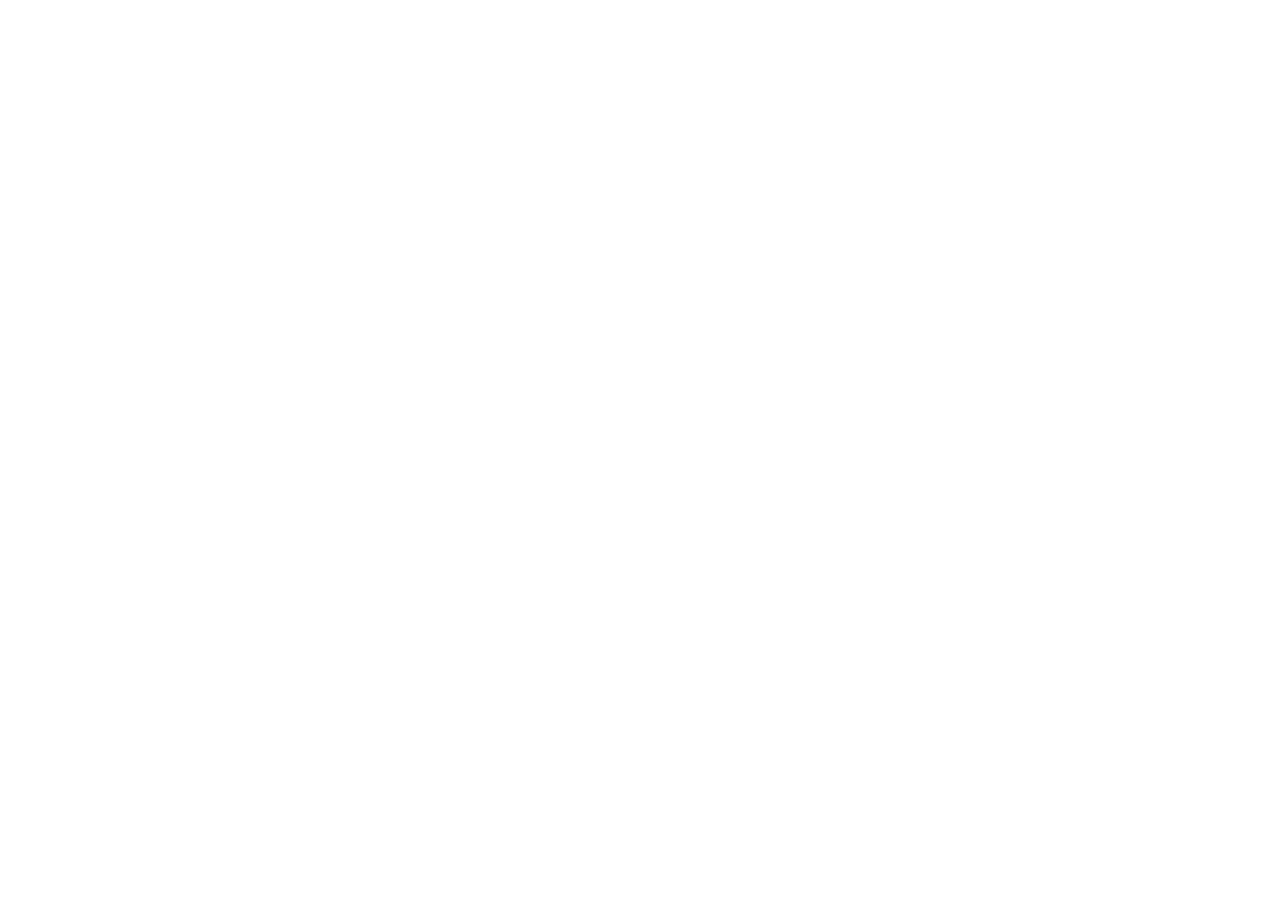
==== board.html @ 9f3a6dc5 "primeiro commit" ====
<!DOCTYPE html>
<html lang="en">
<head>
    <meta charset="UTF-8">
    <meta name="viewport" content="width=device-width, initial-scale=1.0">
    <meta http-equiv="X-UA-Compatible" content="ie=edge">
    <title>Document</title>
</head>
<body>
    
</body>
</html>
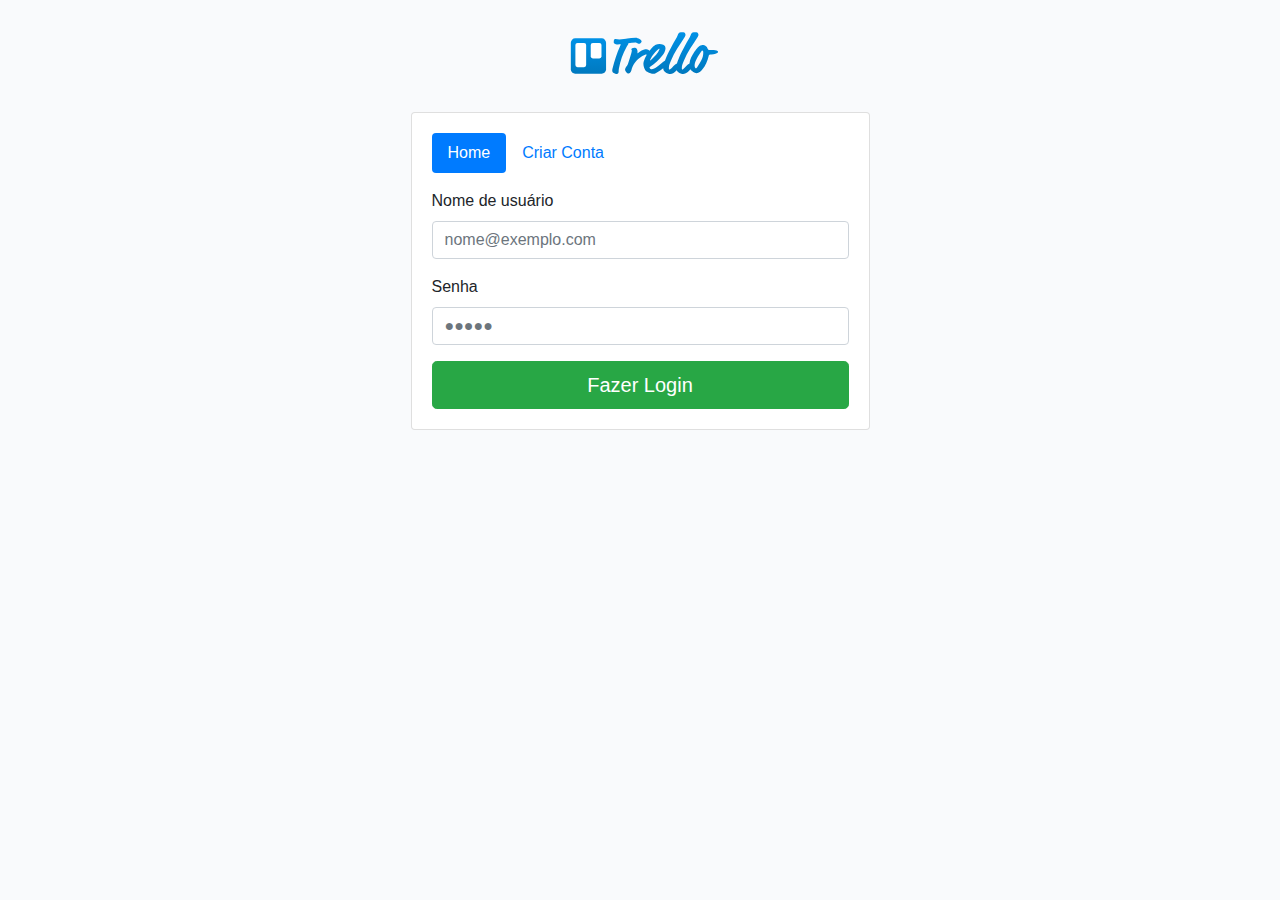
==== commit e738daf0: "tela de board: listar, remover, adicionar e editar colunas de um board" ====
--- a/board.html
+++ b/board.html
@@ -4,9 +4,148 @@
     <meta charset="UTF-8">
     <meta name="viewport" content="width=device-width, initial-scale=1.0">
     <meta http-equiv="X-UA-Compatible" content="ie=edge">
-    <title>Document</title>
+    <link rel="shortcut icon" href="./img/favicon.png" type="image/x-icon">
+    <title>Quadro | Trello</title>
+    <link rel="stylesheet" href="https://use.fontawesome.com/releases/v5.11.2/css/all.css" 
+        integrity="sha384-KA6wR/X5RY4zFAHpv/CnoG2UW1uogYfdnP67Uv7eULvTveboZJg0qUpmJZb5VqzN" 
+        crossorigin="anonymous">
+    <link rel="stylesheet" href="./style/bootstrap.min.css">
+    <link rel="stylesheet" href="./style/base.css">
+    <link rel="stylesheet" href="./style/boards.css">
+    <link rel="stylesheet" href="./style/board.css">
 </head>
-<body>
+<body>    
+    <header class="boardHeader">
+        <div class="header__container">
+            <div class="header__container--left">
+                <a href="./boards.html" class="btn btn-icon">
+                    <i class="fas fa-home"></i>
+                </a>
+            </div>
+            <div class="header__container--center">
+                <img src="./img/trello-white.png" alt="">
+            </div>
+            <div class="header__container--right">
+                <div class="header__container--userName" id="userName"></div>
+                <button class="btn btn-icon" id="logoutClick">
+                    <i class="fas fa-sign-out-alt"></i>
+                </button>
+            </div>
+        </div>
+    </header>
+    <main class="logado boardOverflow">
+        <div class="container-fluid">
+            <h1 class="boardTitle"></h1>
+        </div>
+        <div id="listContainer">
+        </div>
+    </main>
+
+    <div class="modal fade" id="modalNewList" tabindex="-1" role="dialog" aria-labelledby="exampleModalLabel" aria-hidden="true">
+        <div class="modal-dialog" role="document">
+            <div class="modal-content">
+                <div class="modal-header">
+                    <h5 class="modal-title" id="exampleModalLabel">Criar novo list</h5>
+                    <button type="button" class="close" data-dismiss="modal" aria-label="Close">
+                    <span aria-hidden="true">&times;</span>
+                    </button>
+                </div>
+                <div class="modal-body">
+                    <form action="" class="form-board" id="newListForm">
+                        <div class="form-group">
+                            <label for="listNew_name">Insira um nome para o list</label>
+                            <input required type="text" class="form-control" id="listNew_name" placeholder="Ex: To Do">
+                        </div>
+                        <div class="form-submit">
+                            <button type="submit" class="btn btn-block btn-outline-primary">
+                                Criar List
+                            </button>
+                        </div>
+                    </form>
+                </div>
+            </div>
+        </div>
+    </div>
+    <div class="modal fade" id="modalListDelete" tabindex="-1" role="dialog" aria-labelledby="exampleModalLabel" aria-hidden="true">
+        <div class="modal-dialog" role="document">
+            <div class="modal-content">
+                <div class="modal-header">
+                    <h5 class="modal-title" id="exampleModalLabel">Excluir Lista</h5>
+                    <button type="button" class="close" data-dismiss="modal" aria-label="Close">
+                    <span aria-hidden="true">&times;</span>
+                    </button>
+                </div>
+                <div class="modal-body">
+                    <p>Esta opção remove a lista e todos os cards contidos nele.<br>Tem certeza que quer excluir esta lista?</p>
+                </div>
+                <div class="modal-footer deleteModalFooter">
+                    <button type="button" class="btn btn-secondary" data-dismiss="modal">Não</button>
+                    <button type="button" class="btn btn-danger" id="btnConfirmDelete">Sim, quero excluir.</button>
+                </div>
+            </div>
+        </div>
+    </div>
+    <div class="modal fade" id="modalListName" tabindex="-1" role="dialog" aria-labelledby="exampleModalLabel" aria-hidden="true">
+        <div class="modal-dialog" role="document">
+            <div class="modal-content">
+                <div class="modal-header">
+                    <h5 class="modal-title" id="exampleModalLabel">Alterar título da lista</h5>
+                    <button type="button" class="close" data-dismiss="modal" aria-label="Close">
+                    <span aria-hidden="true">&times;</span>
+                    </button>
+                </div>
+                <div class="modal-body">
+                    <form action="" class="form-board" id="renameListForm">
+                        <div class="form-group">
+                            <label for="listRename_name">Insira um novo título</label>
+                            <input required type="text" class="form-control" id="listRename_name" placeholder="Ex: Doing">
+                        </div>
+                        <div class="form-submit">
+                            <button type="submit" class="btn btn-block btn-outline-primary">
+                                Confirmar alteração
+                            </button>
+                        </div>
+                    </form>
+                </div>
+            </div>
+        </div>
+    </div>
     
+    <div class="alert" id="trelloAlert" role="alert"></div>
+
+    <script src="./app/lib/jquery.min.js"></script>
+    <script src="./app/lib/popper.js"></script>
+    <script src="./app/lib/bootstrap.min.js"></script>
+
+    <script src="./app/controller/BoardController.js"></script>
+
+    <script src="./app/service/FactoryXHR.js"></script>
+    <script src="./app/service/BoardsService.js"></script>
+    <script src="./app/service/ListService.js"></script>
+    <script src="./app/service/CardService.js"></script>
+    <script src="./app/service/TagService.js"></script>
+
+    <script src="./app/view/BoardView.js"></script>
+    <script src="./app/view/LoginView.js"></script>
+
+    <script>
+        const params = (new URL(document.location)).searchParams
+
+        if (!window.localStorage.getItem('token')) {
+            window.location.href = "./index.html"
+        }
+
+        if (!params.get('id')) {
+            window.location.href="./boards.html"
+        }
+
+        const controller = new BoardController(
+            params.get('id'), 
+            '#listContainer', 
+            '#newListForm',
+            '#renameListForm'
+        )
+        controller.init()
+    </script>
 </body>
 </html>--- a/style/base.css
+++ b/style/base.css
@@ -0,0 +1,137 @@
+* {
+    margin: 0;
+    padding: 0;
+}
+
+main {
+    background-color: #F9FAFC;
+    width: 100%;
+    min-height: 100vh;
+    position: relative;
+}
+
+main.logado {
+    padding-top: 2.5rem;
+}
+
+main.boardOverflow {
+    display: flex;
+    flex-direction: column;
+}
+
+header {
+    position: fixed;
+    top: 0;
+    left: 0;
+    width: 100%;
+    z-index: 999;
+}
+
+.header__container {
+    display: flex;
+    align-content: center;
+    justify-content: space-between;
+    padding: .25rem;
+    background-color: #026AA7;
+}
+
+header.boardHeader .header__container{
+    background-color: rgba(0, 0, 0, 0.2);
+}
+
+.header__container--center {
+    height: 2rem;
+    opacity: .5;
+}
+
+.header__container--center img {
+    width: auto;
+    height: 100%;
+}
+
+.btn-icon {
+    width: 2rem;
+    height: 2rem;
+    padding: 0;
+    background-color: rgba(255, 255, 255, 0.5);
+    line-height: 2rem;
+}
+
+.btn-icon:hover {
+    background-color: rgba(255, 255, 255, 0.25);
+}
+
+.btn-icon i {
+    font-size: 1rem;
+    line-height: 1rem;
+    color: white;
+}
+
+.btn-icon.dark {
+    background-color: transparent;
+}
+
+.btn-icon.dark:hover {
+    background-color: rgba(0, 0, 0, 0.2);
+}
+
+.btn-icon.dark i {
+    color: rgba(0, 0, 0, 0.7)
+}
+
+.btn-addList {
+    text-align: left;
+    color: white;
+    background-color: rgba(255, 255, 255, 0.25);
+}
+
+.btn-addList:hover {
+    background-color: rgba(255, 255, 255, 0.5);
+}
+
+.btn-addList i {
+    margin-right: .5rem;
+}
+
+.header__container--right {
+    display: flex;
+    align-items: center;
+}
+
+.header__container--userName {
+    margin-right: 1rem;
+    color: white;
+    font-size: 1rem;
+}
+
+.col, .col-1, .col-10, .col-11, .col-12, .col-2, .col-3, .col-4, .col-5, .col-6, .col-7, .col-8, .col-9, 
+.col-auto, .col-lg, .col-lg-1, .col-lg-10, .col-lg-11, .col-lg-12, .col-lg-2, .col-lg-3, .col-lg-4, 
+.col-lg-5, .col-lg-6, .col-lg-7, .col-lg-8, .col-lg-9, .col-lg-auto, .col-md, .col-md-1, .col-md-10, 
+.col-md-11, .col-md-12, .col-md-2, .col-md-3, .col-md-4, .col-md-5, .col-md-6, .col-md-7, .col-md-8, 
+.col-md-9, .col-md-auto, .col-sm, .col-sm-1, .col-sm-10, .col-sm-11, .col-sm-12, .col-sm-2, .col-sm-3, 
+.col-sm-4, .col-sm-5, .col-sm-6, .col-sm-7, .col-sm-8, .col-sm-9, .col-sm-auto, .col-xl, .col-xl-1, 
+.col-xl-10, .col-xl-11, .col-xl-12, .col-xl-2, .col-xl-3, .col-xl-4, .col-xl-5, .col-xl-6, .col-xl-7, 
+.col-xl-8, .col-xl-9, .col-xl-auto, .container, .container-fluid {
+    padding-left: .5rem;
+    padding-right: .5rem;
+}
+
+.row {
+    margin-left: -0.5rem;
+    margin-right: -0.5rem;
+}
+
+#trelloAlert {
+    margin: 0;
+    position: fixed;
+    z-index: 9999;
+    bottom: 1rem;
+    right: -18rem;
+    width: 18rem;
+
+    transition: all 0.2s;
+}
+
+#trelloAlert.show {
+    right: 1rem;
+}--- a/style/boards.css
+++ b/style/boards.css
@@ -0,0 +1,216 @@
+.boards-title {
+    font-size: 1.125rem;
+    line-height: 1.75rem;
+    margin: 0;
+    padding: 1rem 0;
+    font-weight: bold;
+}
+
+.boards-title i {
+    margin-right: .5rem;
+}
+
+.board {
+    width: 100%;
+    height: 6rem;
+    border-radius: .25rem;
+    cursor: pointer;
+    position: relative;
+}
+
+.board span {
+    position: relative;
+    z-index: 1;
+}
+
+.board::after {
+    content: '';
+    position: absolute;
+    top: 0;
+    left: 0;
+    width: 100%;
+    height: 100%;
+    border-radius: .25rem;
+    background-color: transparent;
+    transition: 0.2s;
+}
+
+.board:hover::after {
+    background-color: rgba(0, 0, 0, 0.1);
+}
+
+.board.newBoard {
+    display: flex;
+    align-items: center;
+    justify-content: center;
+    background-color: #DDD;
+}
+
+.board.newBoard button{
+    background: none;
+    border: none;
+    width: 100%;
+    height: 100%;
+}
+
+.board.newBoard span {
+    font-size: .875rem;
+}
+
+.boardElement {
+    border-radius: .25rem;
+    overflow: hidden;
+    width: 100%;
+    height: 6rem;
+    position: relative;
+    margin-bottom: 1rem;
+}
+
+.boardElement a{
+    display: inline-block;
+    width: 100%;
+    height: 100%;
+    padding: .75rem;
+    position: relative;
+    transition: all 0.2s;
+    background-color: #CCC;
+}
+
+.boardElement a span {
+    display: -webkit-box;
+    -webkit-line-clamp: 2;
+    -webkit-box-orient: vertical;  
+    overflow: hidden;
+    width: 100%;
+    font-weight: 600;
+    font-size: .875rem;
+    line-height: 1rem;
+    color: white;
+}
+
+.boardElement a:hover {
+    text-decoration: none;
+}
+
+.boardElement a.colorBlue { background: #0079BF; }
+.boardElement a.colorBlue:hover { background: rgb(4, 95, 148); }
+
+.boardElement a.colorYellow { background: #D29034; }
+.boardElement a.colorYellow:hover { background: rgb(172, 115, 37); }
+
+.boardElement a.colorGreen { background: #519839; }
+.boardElement a.colorGreen:hover { background: #33721e; }
+
+.boardElement a.colorRed { background: #B04632; }
+.boardElement a.colorRed:hover { background: rgb(134, 50, 34); }
+
+.boardElement a.colorPurple { background: #89609E; }
+.boardElement a.colorPurple:hover { background: rgb(108, 65, 129); }
+
+.boardElement a.colorPink { background: #CD5A91; }
+.boardElement a.colorPink:hover { background: rgb(155, 57, 104); }
+
+.boardElement a.colorLightGreen { background: #4BBF6B; }
+.boardElement a.colorLightGreen:hover { background: rgb(53, 134, 76); }
+
+.boardElement a.colorLightBlue { background: #00AECC; }
+.boardElement a.colorLightBlue:hover { background: rgb(3, 120, 141); }
+
+.boardElement a.colorGrey { background: #838C91; }
+.boardElement a.colorGrey:hover { background: rgb(97, 100, 102); }
+
+
+.board-options {
+    position: absolute;
+    width: max-content;
+    display: inline-block;
+    bottom: .5rem;
+    right: .5rem;
+    text-align: right;
+}
+
+.form-colors {
+    display: flex;
+    flex-wrap: wrap;
+}
+
+.form-color {
+    width: 33%;
+    flex-shrink: 0;
+    flex-grow: 0;
+    padding: .5rem;
+
+}
+
+.form-color input {
+    display: none;
+}
+
+.form-color label {
+    width: 100%;
+    height: 3rem;
+    border-radius: .25rem;
+    display: block;
+    cursor: pointer;
+    position: relative;
+    overflow: hidden;
+    margin: 0;
+}
+
+.form-color label::after {
+    content: '';
+    position: absolute;
+    left: 0;
+    top: 0;
+    width: 100%;
+    height: 100%;
+    background-color: rgba(0, 0, 0, 0.2);
+    opacity: 0;
+    visibility: hidden;
+    transition: all 0.2s;
+    color: white;
+    display: flex;
+    align-items: center;
+    justify-content: center;
+    font-size: 1.5rem;
+    font-weight: bold;
+}
+
+.form-color label:hover::after {
+    opacity: 1;
+    visibility: visible;
+}
+
+.form-color input:checked + label::after {
+    opacity: 1;
+    visibility: visible;
+    content: "\2713";
+}
+
+.form-board p {
+    margin: 0;
+}
+
+.form-color input[value="colorBlue"] + label { background-color: #0079BF; }
+.form-color input[value="colorYellow"] + label { background-color: #D29034; }
+.form-color input[value="colorGreen"] + label { background-color: #519839; }
+.form-color input[value="colorRed"] + label { background-color: #B04632; }
+.form-color input[value="colorPurple"] + label { background-color: #89609E; }
+.form-color input[value="colorPink"] + label { background-color: #CD5A91; }
+.form-color input[value="colorLightGreen"] + label { background-color: #4BBF6B; }
+.form-color input[value="colorLightBlue"] + label { background-color: #00AECC; }
+.form-color input[value="colorGrey"] + label { background-color: #838C91; }
+
+.form-submit {
+    padding: .5rem;
+    padding-bottom: 0;
+    padding-top: 1rem;
+}
+
+.form-submit .btn {
+    padding: .75rem;
+}
+
+.deleteModalFooter {
+    justify-content: space-between;
+}--- a/style/board.css
+++ b/style/board.css
@@ -0,0 +1,102 @@
+#listContainer{
+    display: flex;
+    align-items: flex-start;
+    flex-wrap: nowrap;
+    overflow-x: auto;
+    overflow-y: visible;
+    padding: 0 .5rem;
+    width: 100%;
+    flex: 1;
+}
+
+.container-fluid {
+    flex-grow: 0;
+    flex-shrink: 0;
+}
+
+.boardTitle {
+    margin: 0;
+    padding: .5rem 1rem;
+    color: white;
+    font-weight: bold;
+    font-size: 1.25rem;
+    line-height: 1.75rem;
+}
+
+.list__element {
+    width: 17.5rem;
+    flex-shrink: 0;
+    flex-grow: 0;
+    padding: 0 .25rem;
+    height: 100%;
+}
+
+.list__element--container {
+    background-color: #ebecf0;
+    border-radius: .25rem;
+    width: 100%;
+}
+
+.list__element--title {
+    font-size: .75rem;
+    font-weight: 600;
+    display: flex;
+    align-items: flex-start;
+    justify-content: space-between;
+    padding: .25rem;
+}
+
+.list__element--title h2 {
+    flex: 1;
+    width: 100%;
+    font-size: .875rem;
+    line-height: 1.5rem;
+    padding: .25rem;
+    font-weight: bold;
+    color: #172b4d;
+    padding-left: .5rem;
+    margin: 0;
+    display: -webkit-box;
+    -webkit-line-clamp: 2;
+    -webkit-box-orient: vertical;  
+    overflow: hidden;
+    width: 100%;
+}
+
+.dropdown {
+    flex-shrink: 0;
+    flex-grow: 0;
+}
+
+.listTitle-buttons {
+    flex-shrink: 0;
+    flex-grow: 0;
+}
+
+.list__element--cardList {
+    padding: 0 .25rem;
+    width: 100%;
+}
+
+.list__element--addCard {
+    padding: .25rem;
+}
+
+.list__element--addCard .btn {
+    text-align: left;
+}
+
+.list__element--addCard .btn i {
+    margin-right: .5rem;
+    margin-left: .25rem;
+}
+
+main.logado.colorBlue { background-color: #0079BF; }
+main.logado.colorYellow { background-color: #D29034; }
+main.logado.colorGreen { background-color: #519839; }
+main.logado.colorRed { background-color: #B04632; }
+main.logado.colorPurple { background-color: #89609E; }
+main.logado.colorPink { background-color: #CD5A91; }
+main.logado.colorLightGreen { background-color: #4BBF6B; }
+main.logado.colorLightBlue { background-color: #00AECC; }
+main.logado.colorGrey { background-color: #838C91; }